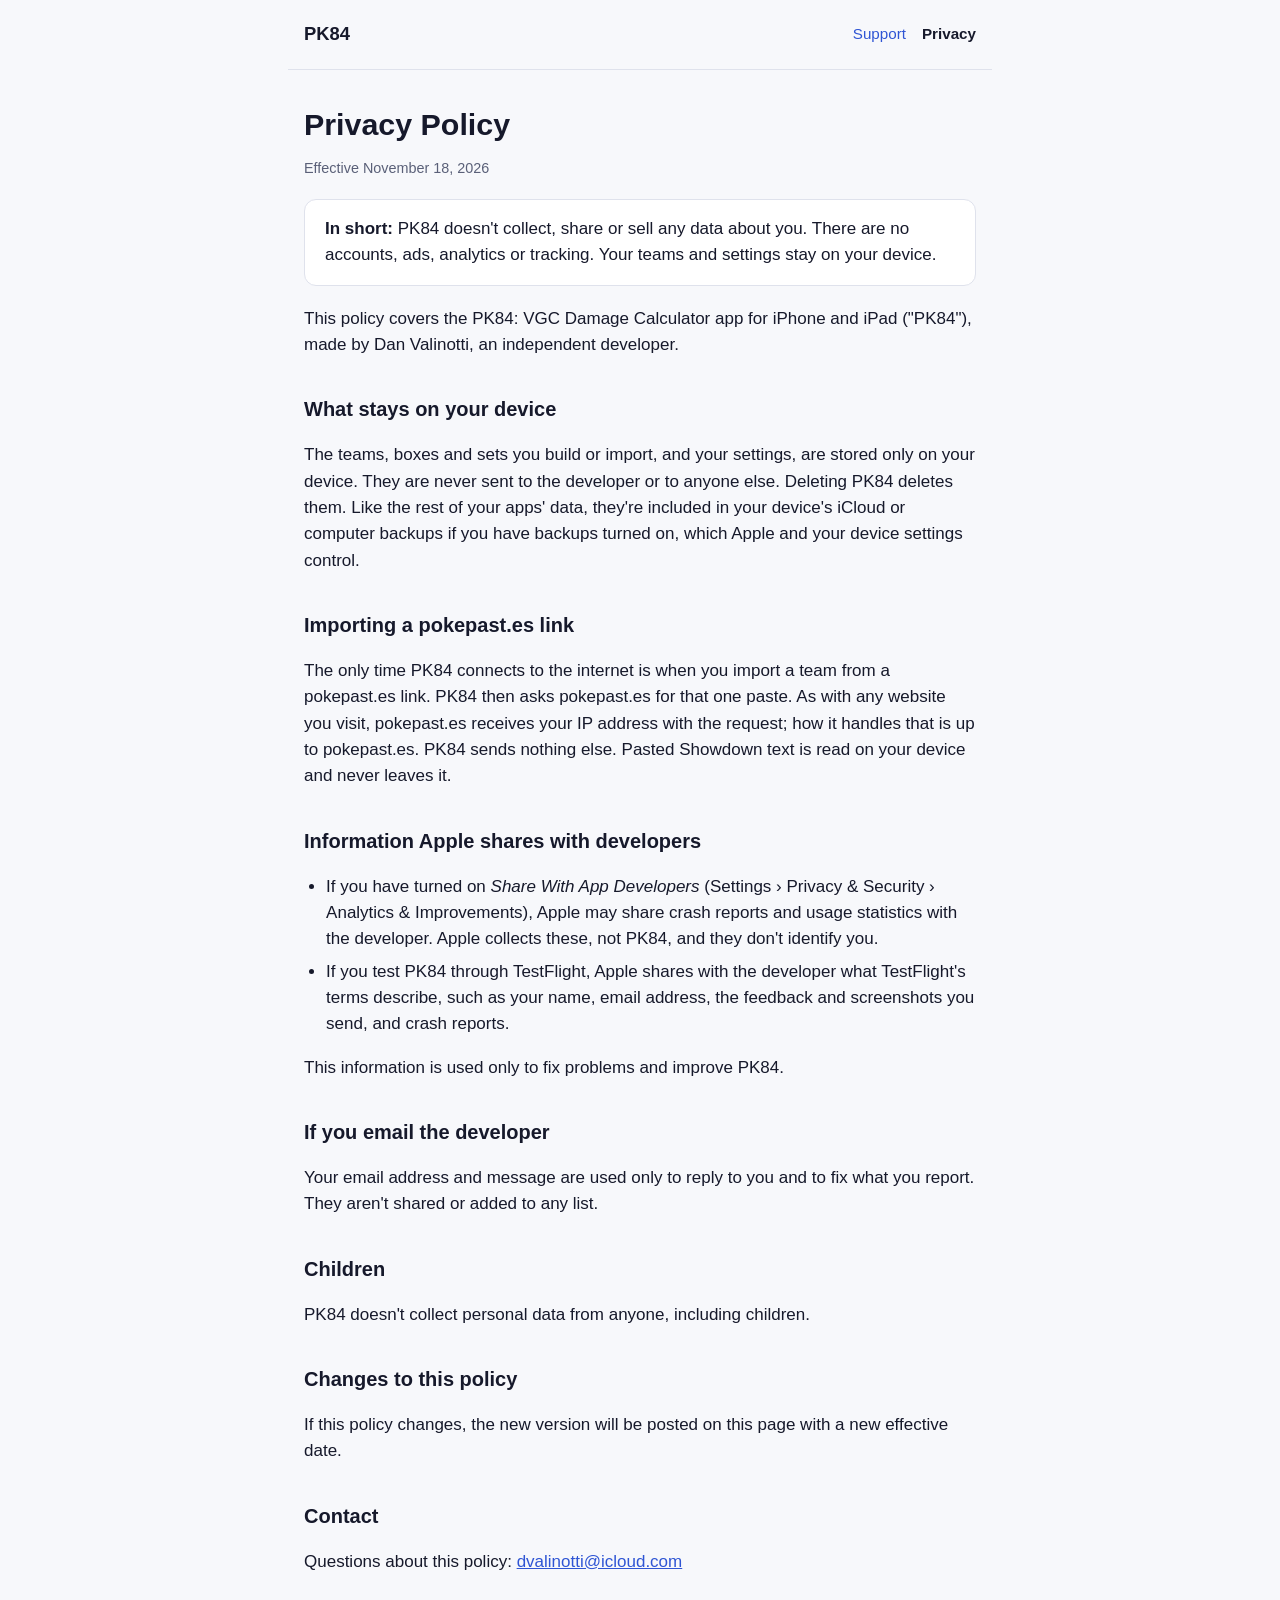
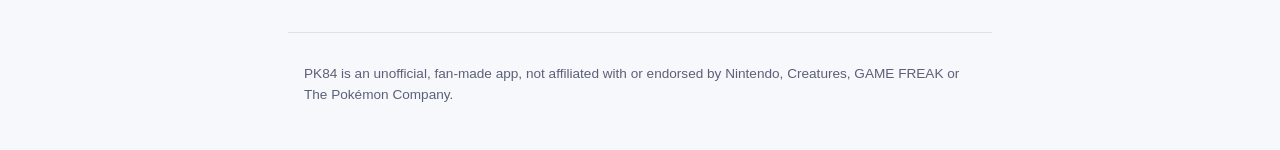
==== privacy.html @ 55137097 "Add the PK84 home, privacy policy and support pages Co-Authored-By: Claude Opus 5.5 <noreply@anthrop" ====
<!doctype html>
<html lang="en">
<head>
  <meta charset="utf-8">
  <meta name="viewport" content="width=device-width, initial-scale=1">
  <title>PK84 Privacy Policy</title>
  <meta name="description" content="PK84 collects no personal data. Your teams and settings stay on your device.">
  <link rel="stylesheet" href="style.css">
</head>
<body>
  <header>
    <a class="brand" href="./">PK84</a>
    <nav>
      <a href="support.html">Support</a>
      <a href="privacy.html" aria-current="page">Privacy</a>
    </nav>
  </header>
  <main>
    <h1>Privacy Policy</h1>
    <p class="updated">Effective November 18, 2026</p>

    <div class="card">
      <p><strong>In short:</strong> PK84 doesn't collect, share or sell any data about you. There are no accounts, ads, analytics or tracking. Your teams and settings stay on your device.</p>
    </div>

    <p>This policy covers the PK84: VGC Damage Calculator app for iPhone and iPad ("PK84"), made by Dan Valinotti, an independent developer.</p>

    <h2>What stays on your device</h2>
    <p>The teams, boxes and sets you build or import, and your settings, are stored only on your device. They are never sent to the developer or to anyone else. Deleting PK84 deletes them. Like the rest of your apps' data, they're included in your device's iCloud or computer backups if you have backups turned on, which Apple and your device settings control.</p>

    <h2>Importing a pokepast.es link</h2>
    <p>The only time PK84 connects to the internet is when you import a team from a pokepast.es link. PK84 then asks pokepast.es for that one paste. As with any website you visit, pokepast.es receives your IP address with the request; how it handles that is up to pokepast.es. PK84 sends nothing else. Pasted Showdown text is read on your device and never leaves it.</p>

    <h2>Information Apple shares with developers</h2>
    <ul>
      <li>If you have turned on <em>Share With App Developers</em> (Settings › Privacy &amp; Security › Analytics &amp; Improvements), Apple may share crash reports and usage statistics with the developer. Apple collects these, not PK84, and they don't identify you.</li>
      <li>If you test PK84 through TestFlight, Apple shares with the developer what TestFlight's terms describe, such as your name, email address, the feedback and screenshots you send, and crash reports.</li>
    </ul>
    <p>This information is used only to fix problems and improve PK84.</p>

    <h2>If you email the developer</h2>
    <p>Your email address and message are used only to reply to you and to fix what you report. They aren't shared or added to any list.</p>

    <h2>Children</h2>
    <p>PK84 doesn't collect personal data from anyone, including children.</p>

    <h2>Changes to this policy</h2>
    <p>If this policy changes, the new version will be posted on this page with a new effective date.</p>

    <h2>Contact</h2>
    <p>Questions about this policy: <a href="mailto:dvalinotti@icloud.com">dvalinotti@icloud.com</a></p>
  </main>
  <footer>
    <p>PK84 is an unofficial, fan-made app, not affiliated with or endorsed by Nintendo, Creatures, GAME FREAK or The Pokémon Company.</p>
  </footer>
</body>
</html>
---- style.css ----
:root {
  --bg: #f7f8fb;
  --surface: #ffffff;
  --text: #16192b;
  --muted: #5a6078;
  --border: #dfe2ec;
  --accent: #2f55d4;
  color-scheme: light dark;
}

@media (prefers-color-scheme: dark) {
  :root {
    --bg: #0d1222;
    --surface: #161d33;
    --text: #e8ebf5;
    --muted: #a0a7c0;
    --border: #283252;
    --accent: #8aa4ff;
  }
}

* { box-sizing: border-box; }

body {
  margin: 0;
  background: var(--bg);
  color: var(--text);
  font: 17px/1.55 -apple-system, BlinkMacSystemFont, "SF Pro Text", "Segoe UI", Roboto, Helvetica, Arial, sans-serif;
  -webkit-text-size-adjust: 100%;
}

header, main, footer {
  max-width: 44rem;
  margin: 0 auto;
  padding: 0 16px;
}

header {
  display: flex;
  align-items: center;
  justify-content: space-between;
  gap: 16px;
  padding-top: 20px;
  padding-bottom: 20px;
  border-bottom: 1px solid var(--border);
}

header .brand {
  font-weight: 700;
  font-size: 1.15rem;
  color: var(--text);
  text-decoration: none;
}

nav { display: flex; gap: 16px; font-size: 0.95rem; }

a { color: var(--accent); }
nav a { text-decoration: none; }
nav a[aria-current="page"] { color: var(--text); font-weight: 600; }

main { padding-top: 24px; padding-bottom: 40px; }

h1 { font-size: 1.9rem; line-height: 1.2; margin: 0.4em 0 0.3em; }
h2 { font-size: 1.25rem; margin: 1.8em 0 0.4em; }
h3 { font-size: 1.05em; margin: 1.4em 0 0.3em; }

.lede { font-size: 1.1rem; color: var(--muted); margin-top: 0; }
.updated { color: var(--muted); font-size: 0.9rem; }

.card {
  background: var(--surface);
  border: 1px solid var(--border);
  border-radius: 12px;
  padding: 16px 20px;
  margin: 20px 0;
}

.card p:first-child, .card h2:first-child { margin-top: 0; }
.card p:last-child { margin-bottom: 0; }

ul { padding-left: 1.3em; }
li + li { margin-top: 0.35em; }

footer {
  border-top: 1px solid var(--border);
  padding-top: 16px;
  padding-bottom: 32px;
  color: var(--muted);
  font-size: 0.85rem;
}
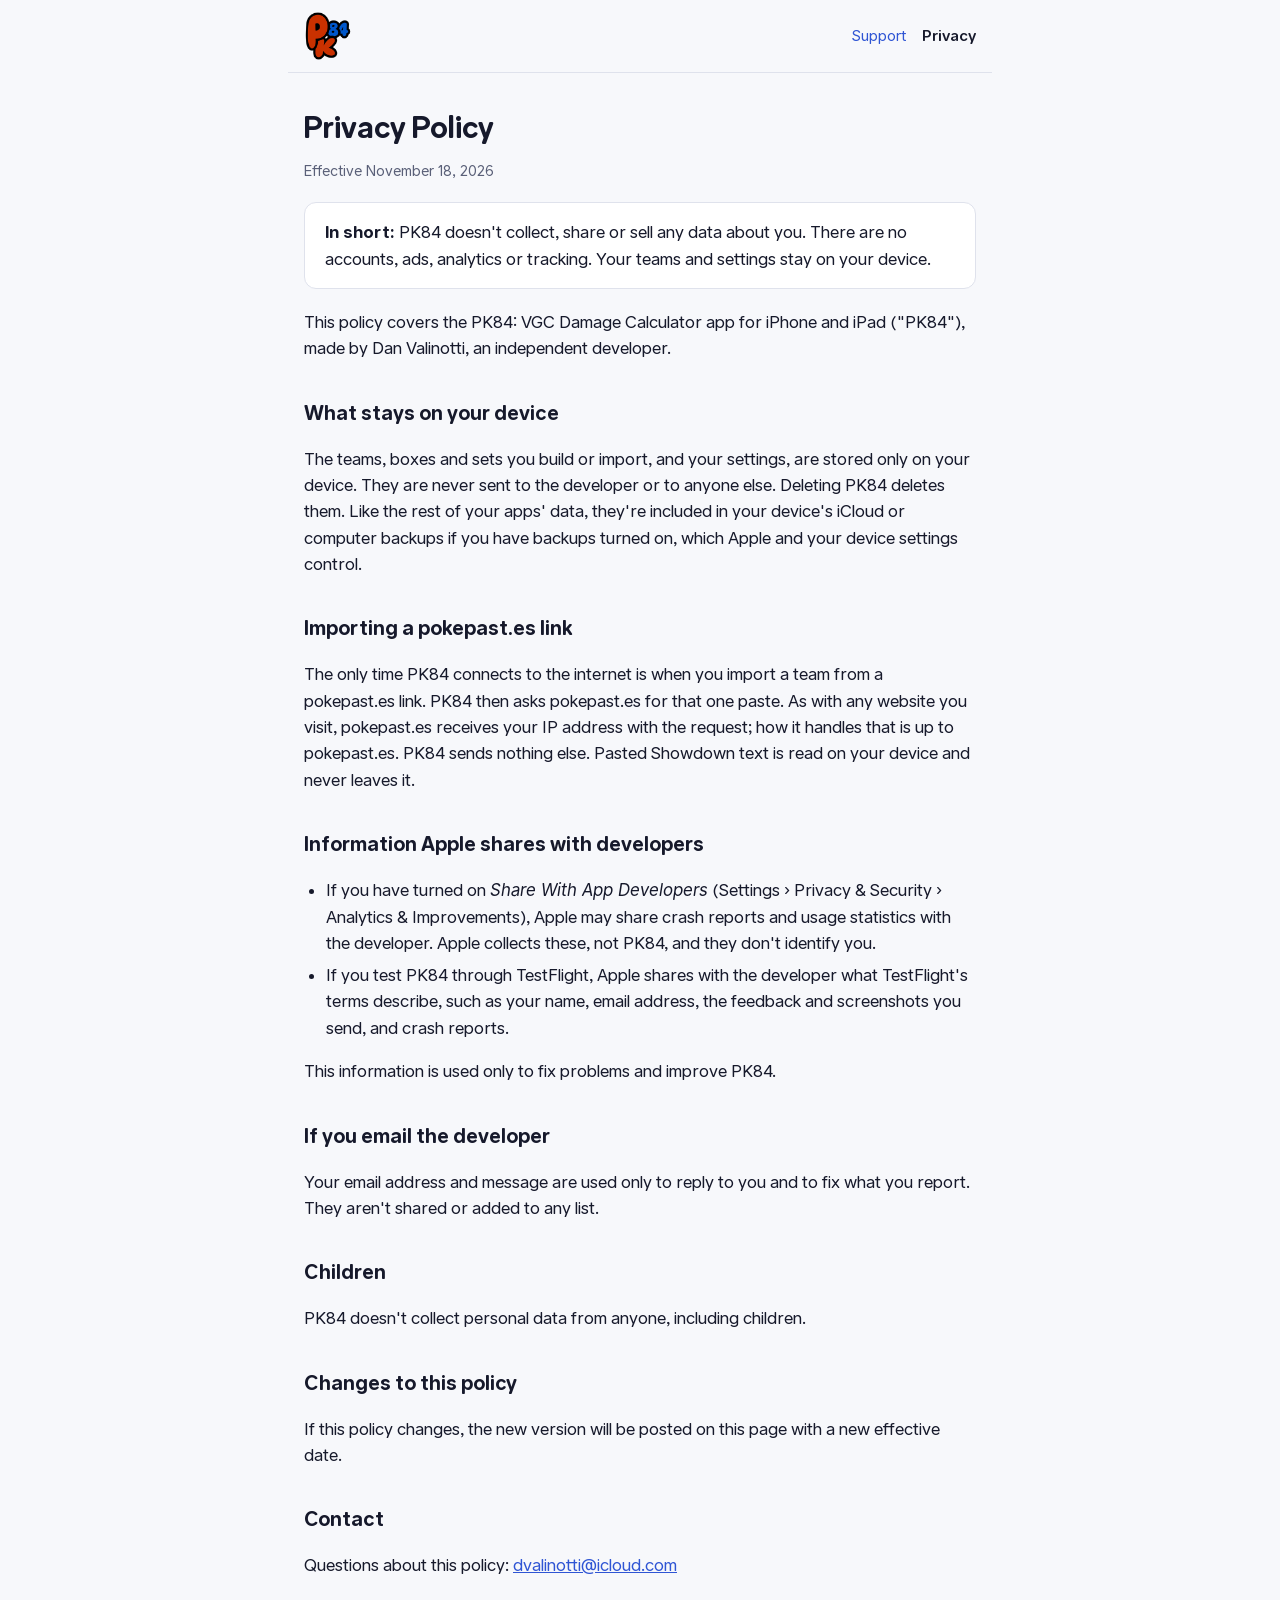
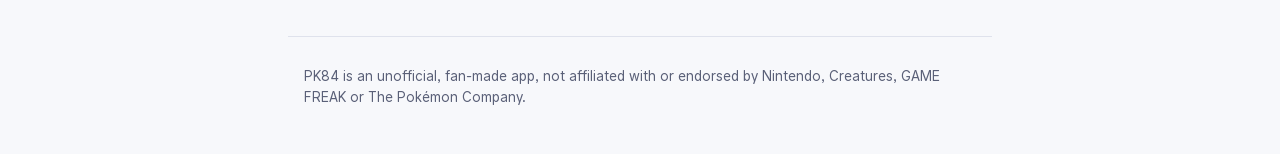
==== commit a7eb673d: "Use the PK84 launch logo for the header and the favicon Co-Authored-By: Claude Opus 5.5 <noreply@ant" ====
--- a/privacy.html
+++ b/privacy.html
@@ -5,11 +5,19 @@
   <meta name="viewport" content="width=device-width, initial-scale=1">
   <title>PK84 Privacy Policy</title>
   <meta name="description" content="PK84 collects no personal data. Your teams and settings stay on your device.">
+  <link rel="icon" type="image/png" sizes="32x32" href="images/favicon-32.png">
+  <link rel="icon" type="image/png" sizes="192x192" href="images/favicon-192.png">
+  <link rel="apple-touch-icon" href="apple-touch-icon.png">
   <link rel="stylesheet" href="style.css">
 </head>
 <body>
   <header>
-    <a class="brand" href="./">PK84</a>
+    <a class="brand" href="./" aria-label="PK84 home">
+      <picture>
+        <source srcset="images/logo-dark.png" media="(prefers-color-scheme: dark)">
+        <img src="images/logo.png" alt="PK84" width="48" height="48">
+      </picture>
+    </a>
     <nav>
       <a href="support.html">Support</a>
       <a href="privacy.html" aria-current="page">Privacy</a>
--- a/style.css
+++ b/style.css
@@ -1,3 +1,19 @@
+@font-face {
+  font-family: "Allo";
+  src: url("fonts/AlloVariableFriendly.woff2") format("woff2");
+  font-weight: 100 900;
+  font-style: normal;
+  font-display: swap;
+}
+
+@font-face {
+  font-family: "Allo";
+  src: url("fonts/Allo-Oblique.woff2") format("woff2");
+  font-weight: 400;
+  font-style: italic;
+  font-display: swap;
+}
+
 :root {
   --bg: #f7f8fb;
   --surface: #ffffff;
@@ -25,7 +41,7 @@
   margin: 0;
   background: var(--bg);
   color: var(--text);
-  font: 17px/1.55 -apple-system, BlinkMacSystemFont, "SF Pro Text", "Segoe UI", Roboto, Helvetica, Arial, sans-serif;
+  font: 17px/1.55 "Allo", -apple-system, BlinkMacSystemFont, "Segoe UI", Roboto, Helvetica, Arial, sans-serif;
   -webkit-text-size-adjust: 100%;
 }
 
@@ -40,17 +56,13 @@
   align-items: center;
   justify-content: space-between;
   gap: 16px;
-  padding-top: 20px;
-  padding-bottom: 20px;
+  padding-top: 12px;
+  padding-bottom: 12px;
   border-bottom: 1px solid var(--border);
 }
 
-header .brand {
-  font-weight: 700;
-  font-size: 1.15rem;
-  color: var(--text);
-  text-decoration: none;
-}
+header .brand { display: block; line-height: 0; }
+header .brand img { display: block; width: 48px; height: 48px; }
 
 nav { display: flex; gap: 16px; font-size: 0.95rem; }
 
